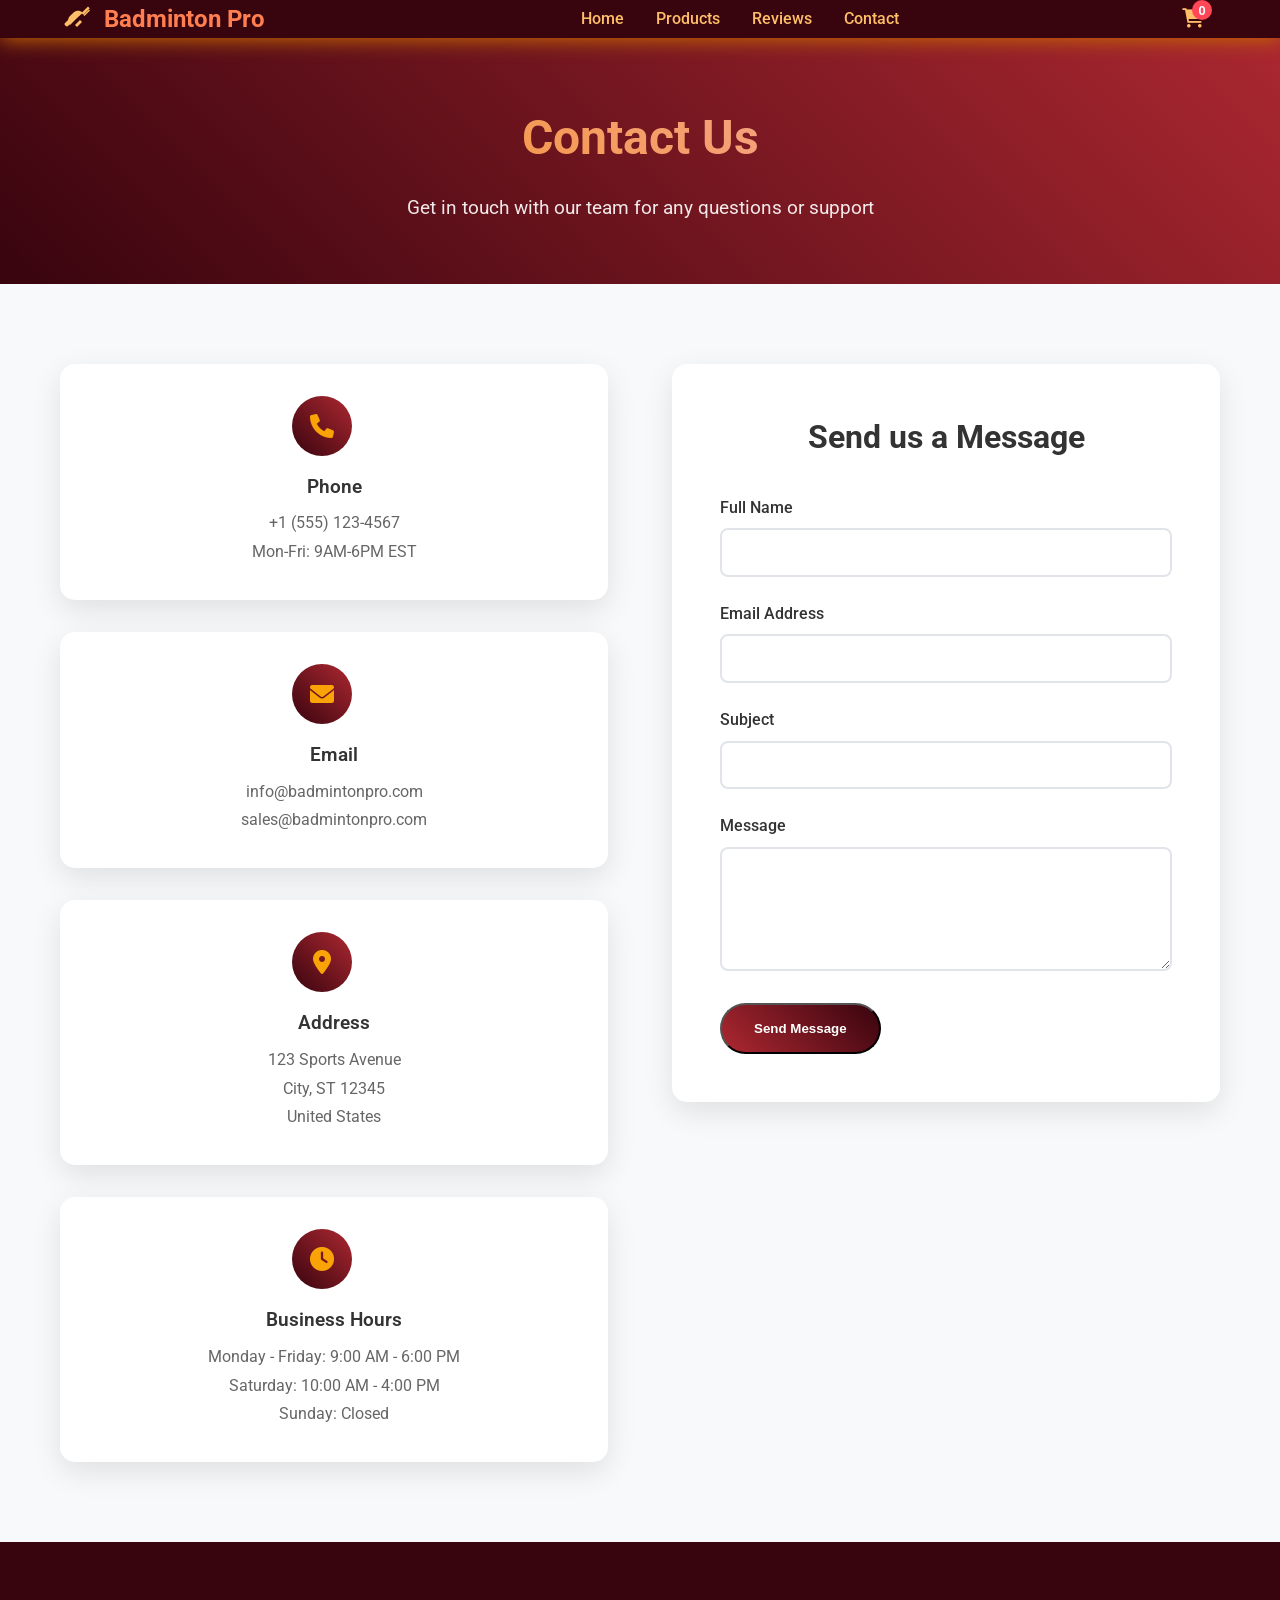
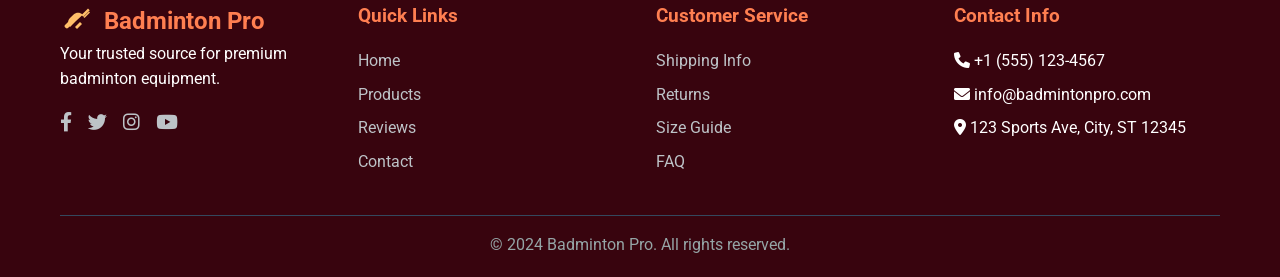
==== contact.html @ a51f9a3a "Initial commit" ====
<!DOCTYPE html>
<html lang="en">
<head>
    <meta charset="UTF-8">
    <meta name="viewport" content="width=device-width, initial-scale=1.0">
    <title>Contact Us - Badminton Pro Shop</title>
    <link rel="stylesheet" href="style.css">
    <link href="https://fonts.googleapis.com/css2?family=Roboto:wght@300;400;500;700&display=swap" rel="stylesheet">
    <link rel="stylesheet" href="https://cdnjs.cloudflare.com/ajax/libs/font-awesome/6.0.0/css/all.min.css">
</head>
<body>
    <header class="header">
        <nav class="nav">
            <div class="nav-container">
                <div class="logo">
                    <span class="logo-icon" aria-hidden="true">
                        <svg viewBox="0 0 64 64" xmlns="http://www.w3.org/2000/svg">
                            <path d="M23 39l-7 7c-1.2 1.2-3.1 1.2-4.3 0l-1.7-1.7c-1.2-1.2-1.2-3.1 0-4.3l7-7 6 6z"/>
                            <path d="M45 19c-4.9-4.9-12.8-5-17.8 0L20 26.2c-5 5-5 12.9 0 17.8l12-12 13-12z"/>
                            <path d="M43 20l13-13 3.5 3.5-13 13L43 20zM47 24l11-11 2 2-11 11-2-2z"/>
                            <path d="M30 44l10-10 4 4-10 10-4-4z"/>
                        </svg>
                    </span>
                    <span>Badminton Pro</span>
                </div>
                <ul class="nav-menu">
                    <li><a style="color: #ffbf69;" href="index.html">Home</a></li>
                    <li><a style="color: #ffbf69;" href="products.html">Products</a></li>
                    <li><a style="color: #ffbf69;" href="reviews.html">Reviews</a></li>
                    <li><a style="color: #ffbf69;" href="contact.html">Contact</a></li>
                </ul>
                <div class="nav-actions">
                    <button class="cart-btn" id="cartBtn">
                        <i class="fas fa-shopping-cart"></i>
                        <span class="cart-count">0</span>
                    </button>
                    <button class="menu-toggle" id="menuToggle">
                        <i class="fas fa-bars"></i>
                    </button>
                </div>
            </div>
        </nav>
    </header>

    <main>
        <section class="page-hero" style="background: linear-gradient(45deg, #38040e, #ad2831);">
            <div class="container">
                <h1>Contact Us</h1>
                <p>Get in touch with our team for any questions or support</p>
            </div>
        </section>

        <section class="contact-section">
            <div class="container">
                <div class="contact-content">
                    <div class="contact-info">
                        <div class="info-card">
                            <div class="info-icon" style="background: linear-gradient(45deg,  #38040e, #ad2831);">
                                <i class="fas fa-phone" style="color: #faa307;"></i>
                            </div>
                            <div class="info-content">
                                <h3>Phone</h3>
                                <p>+1 (555) 123-4567</p>
                                <p>Mon-Fri: 9AM-6PM EST</p>
                            </div>
                        </div>

                        <div class="info-card">
                            <div class="info-icon" style="background: linear-gradient(45deg,  #38040e, #ad2831);">
                                <i class="fas fa-envelope" style="color: #faa307;"></i>
                            </div>
                            <div class="info-content">
                                <h3>Email</h3>
                                <p>info@badmintonpro.com</p>
                                <p>sales@badmintonpro.com</p>
                            </div>
                        </div>

                        <div class="info-card">
                            <div class="info-icon" style="background: linear-gradient(45deg,  #38040e, #ad2831);">
                                <i class="fas fa-map-marker-alt" style="color: #faa307;"></i>
                            </div>
                            <div class="info-content">
                                <h3>Address</h3>
                                <p>123 Sports Avenue</p>
                                <p>City, ST 12345</p>
                                <p>United States</p>
                            </div>
                        </div>

                        <div class="info-card">
                            <div class="info-icon" style="background: linear-gradient(45deg,  #38040e, #ad2831);">
                                <i class="fas fa-clock" style="color: #faa307;"></i>
                            </div>
                            <div class="info-content">
                                <h3>Business Hours</h3>
                                <p>Monday - Friday: 9:00 AM - 6:00 PM</p>
                                <p>Saturday: 10:00 AM - 4:00 PM</p>
                                <p>Sunday: Closed</p>
                            </div>
                        </div>
                    </div>

                    <div class="contact-form">
                        <h2>Send us a Message</h2>
                        <form id="contactForm">
                            <div class="form-group">
                                <label for="name">Full Name</label>
                                <input type="text" id="name" name="name" required>
                            </div>

                            <div class="form-group">
                                <label for="email">Email Address</label>
                                <input type="email" id="email" name="email" required>
                            </div>

                            <div class="form-group">
                                <label for="subject">Subject</label>
                                <input type="text" id="subject" name="subject" required>
                            </div>

                            <div class="form-group">
                                <label for="message">Message</label>
                                <textarea id="message" name="message" rows="5" required></textarea>
                            </div>

                            <button type="submit" class="cta-btn">Send Message</button>
                        </form>
                    </div>
                </div>
            </div>
        </section>
    </main>

    <footer class="footer">
        <div class="container">
            <div class="footer-content">
                <div class="footer-section">
                    <div class="logo">
                        <span class="logo-icon" aria-hidden="true">
                            <svg viewBox="0 0 64 64" xmlns="http://www.w3.org/2000/svg">
                                <path d="M23 39l-7 7c-1.2 1.2-3.1 1.2-4.3 0l-1.7-1.7c-1.2-1.2-1.2-3.1 0-4.3l7-7 6 6z"/>
                                <path d="M45 19c-4.9-4.9-12.8-5-17.8 0L20 26.2c-5 5-5 12.9 0 17.8l12-12 13-12z"/>
                                <path d="M43 20l13-13 3.5 3.5-13 13L43 20zM47 24l11-11 2 2-11 11-2-2z"/>
                                <path d="M30 44l10-10 4 4-10 10-4-4z"/>
                            </svg>
                        </span>
                        <span>Badminton Pro</span>
                    </div>
                    <p>Your trusted source for premium badminton equipment.</p>
                    <div class="social-links">
                        <a href="#"><i class="fab fa-facebook-f"></i></a>
                        <a href="#"><i class="fab fa-twitter"></i></a>
                        <a href="#"><i class="fab fa-instagram"></i></a>
                        <a href="#"><i class="fab fa-youtube"></i></a>
                    </div>
                </div>
                <div class="footer-section">
                    <h3>Quick Links</h3>
                    <ul>
                        <li><a href="index.html">Home</a></li>
                        <li><a href="products.html">Products</a></li>
                        <li><a href="reviews.html">Reviews</a></li>
                        <li><a href="contact.html">Contact</a></li>
                    </ul>
                </div>
                <div class="footer-section">
                    <h3>Customer Service</h3>
                    <ul>
                        <li><a href="#">Shipping Info</a></li>
                        <li><a href="#">Returns</a></li>
                        <li><a href="#">Size Guide</a></li>
                        <li><a href="#">FAQ</a></li>
                    </ul>
                </div>
                <div class="footer-section">
                    <h3>Contact Info</h3>
                    <ul>
                        <li><i class="fas fa-phone"></i> +1 (555) 123-4567</li>
                        <li><i class="fas fa-envelope"></i> info@badmintonpro.com</li>
                        <li><i class="fas fa-map-marker-alt"></i> 123 Sports Ave, City, ST 12345</li>
                    </ul>
                </div>
            </div>
            <div class="footer-bottom">
                <p>&copy; 2024 Badminton Pro. All rights reserved.</p>
            </div>
        </div>
    </footer>

    <!-- Shopping Cart Modal -->
    <div class="modal" id="cartModal">
        <div class="modal-content">
            <div class="modal-header">
                <h3>Shopping Cart</h3>
                <span class="close" id="closeCart">&times;</span>
            </div>
            <div class="modal-body" id="cartItems">
                <!-- Cart items will be dynamically loaded -->
            </div>
            <div class="modal-footer">
                <button class="btn-secondary" id="clearCart">Clear Cart</button>
                <button class="cta-btn" id="checkoutBtn">Checkout</button>
            </div>
        </div>
    </div>

    <script src="script.js"></script>
</body>
</html>
---- style.css ----
/* Reset and Base Styles */
* {
    margin: 0;
    padding: 0;
    box-sizing: border-box;
}

body {
    font-family: 'Roboto', sans-serif;
    line-height: 1.6;
    color: #333;
    background: linear-gradient(135deg, #010f4d 0%, #9fa5f5 100%);
    min-height: 100vh;
}

.container {
    max-width: 1200px;
    margin: 0 auto;
    padding: 0 20px;
}

/* Header and Navigation */
.header {
    background: #38040e;
    backdrop-filter: blur(10px);
    box-shadow: 0 2px 20px rgb(196, 102, 2);
    position: fixed;
    top: 0;
    width: 100%;
    z-index: 1000;
}

.nav-container {
    display: flex;
    justify-content: space-between;
    align-items: center;
    padding: 1rem 0;
    max-width: 1200px;
    margin: 0 auto;
    padding: 0 20px;
}

.logo {
    display: flex;
    align-items: center;
    font-size: 1.5rem;
    font-weight: 700;
    color: #ff7f51;
}

.logo-icon {
    display: inline-flex;
    align-items: center;
    justify-content: center;
    width: 2rem;
    height: 2rem;
    margin-right: 0.75rem;
    color: #ffbf69;
}

.logo-icon svg {
    width: 100%;
    height: 100%;
    fill: currentColor;
}

.logo-badge {
    width: 2rem;
    height: 2rem;
    margin-right: 0.75rem;
}

.logo i {
    margin-right: 0.5rem;
    color: #ffbf69;
}


.nav-menu {
    display: flex;
    list-style: none;
    
}

.nav-menu li {
    margin-left: 2rem;
    
}

.nav-menu a {
    text-decoration: none;
    font-weight: 500;
    transition: color 0.3s ease;
}

.nav-menu a:hover {
    color: #d00000;
}

.nav-actions {
    display: flex;
    align-items: center;
}

.cart-btn {
    background: none;
    border: none;
    cursor: pointer;
    position: relative;
    margin-right: 1rem;
    font-size: 1.2rem;
    color: #ffbf69;
    transition: color 0.3s ease;
}

.cart-btn:hover {
    color: #d00000;
}

.cart-count {
    position: absolute;
    top: -8px;
    right: -8px;
    background: #ff4757;
    color: white;
    border-radius: 50%;
    width: 20px;
    height: 20px;
    display: flex;
    align-items: center;
    justify-content: center;
    font-size: 0.8rem;
    font-weight: 700;
}

.menu-toggle {
    display: none;
    background: none;
    border: none;
    cursor: pointer;
    font-size: 1.2rem;
    color: #ffbf69;
}

/* Hero Section */
.hero {
    display: flex;
    align-items: center;
    min-height: 100vh;
    padding: 120px 0 80px;
    color: white;
    background: linear-gradient(45deg, #38040e, #ad2831);
    gap: 2rem;
}

.hero-content {
    flex: 1;
    padding-right: 2rem;
    margin-left: 1rem;
    max-width: 540px;
}

.hero-content h1 {
    font-size: 3.5rem;
    font-weight: 700;
    margin-bottom: 1rem;
    background: linear-gradient(45deg, #f49cbb, #f48c06);
    -webkit-background-clip: text;
    -webkit-text-fill-color: transparent;
    background-clip: text;
}
.page-hero h1 {
    background: linear-gradient(45deg, #f48c06, #f6afc8);
    -webkit-background-clip: text;
    -webkit-text-fill-color: transparent;
    background-clip: text;
    
}

.hero-content p {
    font-size: 1.2rem;
    margin-bottom: 2rem;
    opacity: 0.9;
}

.cta-btn {
    display: inline-block;
    background: linear-gradient(45deg, #ad2831, #38040e);
    color: white;
    padding: 1rem 2rem;
    text-decoration: none;
    border-radius: 50px;
    font-weight: 600;
    transition: all 0.3s ease;

}

.cta-btn:hover {
    transform: translateY(-2px);
    background: linear-gradient(45deg, #38040e, #ad2831);
      
}

.hero-image {
    flex: 1;
    text-align: center;
}

.hero-image img {
    max-width: 90%;
    height: auto;
    border-radius: 20px;
    box-shadow: 0 20px 40px rgba(0, 0, 0, 0.3);
}

/* Hero Carousel */
.hero-carousel {
    flex: 1;
    position: relative;
    min-height: 420px;
    max-height: 540px;
    width: 100%;
    border-radius: 20px;
    overflow: hidden;
    box-shadow: 0 20px 40px rgba(0, 0, 0, 0.3);
}

.carousel-container {
    position: relative;
    width: 100%;
    height: 100%;
    overflow: hidden;
}

.carousel-slide {
    position: absolute;
    width: 100%;
    height: 100%;
    opacity: 0;
    transition: opacity 0.8s cubic-bezier(0.4, 0, 0.2, 1);
    transform: scale(1.1);
}

.carousel-slide img {
    width: 100%;
    height: 100%;
    object-fit: cover;
    display: block;
    filter: brightness(0.7);
    transition: filter 0.8s ease;
}

.carousel-slide.active {
    opacity: 1;
    transform: scale(1);
    z-index: 5;
}

.carousel-slide.active img {
    filter: brightness(0.9);
}

.slide-overlay {
    position: absolute;
    bottom: 0;
    left: 0;
    right: 0;
    background: linear-gradient(transparent, rgba(0, 0, 0, 0.8));
    padding: 3rem 2rem 2rem;
    color: white;
    transform: translateY(100%);
    transition: transform 0.8s cubic-bezier(0.4, 0, 0.2, 1);
}

.carousel-slide.active .slide-overlay {
    transform: translateY(0);
}

.slide-overlay h3 {
    font-size: 2rem;
    font-weight: 700;
    margin-bottom: 0.5rem;
    text-shadow: 0 2px 4px rgba(0, 0, 0, 0.5);
}

.slide-overlay p {
    font-size: 1.1rem;
    opacity: 0.9;
    text-shadow: 0 2px 4px rgba(0, 0, 0, 0.5);
}

.carousel-controls {
    position: absolute;
    top: 50%;
    width: 100%;
    display: flex;
    justify-content: space-between;
    padding: 0 1.5rem;
    transform: translateY(-50%);
    z-index: 20;
    opacity: 0;
    transition: opacity 0.3s ease;
}

.hero-carousel:hover .carousel-controls {
    opacity: 1;
}

.carousel-btn {
    background: rgba(255, 255, 255, 0.2);
    backdrop-filter: blur(10px);
    border: 2px solid rgba(255, 255, 255, 0.3);
    width: 60px;
    height: 60px;
    border-radius: 50%;
    cursor: pointer;
    display: flex;
    align-items: center;
    justify-content: center;
    font-size: 1.4rem;
    color: white;
    transition: all 0.3s cubic-bezier(0.4, 0, 0.2, 1);
    box-shadow: 0 4px 20px rgba(0, 0, 0, 0.2);
}

.carousel-btn:hover {
    background: rgba(255, 255, 255, 0.3);
    border-color: rgba(255, 255, 255, 0.5);
    transform: scale(1.1);
    box-shadow: 0 6px 25px rgba(0, 0, 0, 0.3);
}

.carousel-btn:active {
    transform: scale(0.95);
}

.carousel-indicators {
    position: absolute;
    bottom: 2rem;
    left: 50%;
    transform: translateX(-50%);
    display: flex;
    gap: 1rem;
    z-index: 10;
}

.indicator {
    width: 12px;
    height: 12px;
    border-radius: 50%;
    background: rgba(255, 255, 255, 0.4);
    cursor: pointer;
    transition: all 0.3s cubic-bezier(0.4, 0, 0.2, 1);
    border: 2px solid rgba(255, 255, 255, 0.6);
}

.indicator.active {
    background: white;
    transform: scale(1.4);
    box-shadow: 0 0 20px rgba(255, 255, 255, 0.5);
}

.indicator:hover {
    background: rgba(255, 255, 255, 0.7);
    transform: scale(1.2);
}

/* Products Section */
.products {
    padding: 80px 0;
    background: white;
}

.products h2 {
    text-align: center;
    font-size: 2.5rem;
    margin-bottom: 1rem;
    color: #333;
}

.section-subtitle {
    text-align: center;
    color: #666;
    font-size: 1.1rem;
    margin-bottom: 2rem;
}

.products-grid {
    display: grid;
    grid-template-columns: repeat(auto-fit, minmax(300px, 1fr));
    gap: 2rem;
}

.product-card {
    background: white;
    border-radius: 15px;
    overflow: hidden;
    box-shadow: 0 10px 30px rgba(0, 0, 0, 0.1);
    transition: all 0.3s ease;
    position: relative;
    display: flex;
    flex-direction: column;
}

.product-card:hover {
    transform: translateY(-10px);
    box-shadow: 0 20px 40px rgba(0, 0, 0, 0.2);
}

.product-image-wrapper {
    width: 100%;
    flex-shrink: 0;
}

.product-image-container {
    height: 250px;
    overflow: hidden;
    position: relative;
    background: #f5f5f5;
}

.product-image-img {
    width: 100%;
    height: 100%;
    object-fit: auto;
    transition: transform 0.3s ease;
    display: block;
}

.product-card:hover .product-image-img {
    transform: scale(1.1);
}

.product-content-wrapper {
    padding: 1.5rem;
    flex-grow: 1;
    display: flex;
    flex-direction: column;
}

.product-details-section {
    flex-grow: 1;
}

.product-name-wrapper {
    margin-bottom: 0.5rem;
}

.product-name {
    font-size: 1.2rem;
    font-weight: 600;
    margin: 0;
    color: #333;
}

.product-price-wrapper {
    margin-bottom: 1rem;
}

.product-price {
    font-size: 1.1rem;
    font-weight: 700;
    color: #9d0208;
    margin: 0;
}

.product-rating-wrapper {
    margin-bottom: 1rem;
}

.product-rating {
    display: flex;
    align-items: center;
}

.stars {
    color: #ffd700;
    margin-right: 0.5rem;
}

.rating-text {
    color: #666;
    font-size: 0.9rem;
}

.product-button-wrapper {
    width: 100%;
    margin-top: auto;
}

.add-to-cart {
    width: 100%;
    background: linear-gradient(45deg, #38040e, #ad2831);
    color: white;
    border: none;
    padding: 0.8rem;
    border-radius: 8px;
    font-weight: 600;
    cursor: pointer;
    transition: all 0.3s ease;
}

.add-to-cart:hover {
    background: linear-gradient(45deg, #ad2831, #38040e);
}

/* Reviews Section */
.reviews {
    padding: 80px 0;
    background: linear-gradient(135deg, #f5f7fa 0%, #c3cfe2 100%);
}

.reviews h2 {
    text-align: center;
    font-size: 2.5rem;
    margin-bottom: 3rem;
    color: #333;
}

.reviews-container {
    position: relative;
    max-width: 800px;
    margin: 0 auto;
}

.reviews-slider {
    display: flex;
    overflow: hidden;
    border-radius: 15px;
    box-shadow: 0 10px 30px rgba(0, 0, 0, 0.1);
}

.review-card {
    min-width: 100%;
    background: white;
    padding: 2rem;
    text-align: center;
    transition: transform 0.3s ease;
}

.review-text {
    font-size: 1.1rem;
    line-height: 1.6;
    margin-bottom: 1.5rem;
    color: #555;
    font-style: italic;
}

.review-author {
    font-weight: 600;
    color: #333;
    margin-bottom: 0.5rem;
}

.review-rating {
    color: #ffd700;
    font-size: 1.2rem;
}

.slider-controls {
    display: flex;
    justify-content: center;
    margin-top: 2rem;
}

.slider-btn {
    background: linear-gradient(45deg, #38040e, #ad2831);
    color: #ffbf69;
    border: none;
    width: 50px;
    height: 50px;
    border-radius: 50%;
    cursor: pointer;
    margin: 0 0.5rem;
    transition: all 0.3s ease;
    display: flex;
    align-items: center;
    justify-content: center;
}

.slider-btn:hover {
    background: #ff7f51;
    color: #6a040f;
    transform: scale(1.1);
}

/* Footer */
.footer {
    background: #38040e;
    color: white;
    padding: 60px 0 20px;
}

.footer-content {
    display: grid;
    grid-template-columns: repeat(auto-fit, minmax(250px, 1fr));
    gap: 2rem;
    margin-bottom: 2rem;
}

.footer-section h3 {
    margin-bottom: 1rem;
    color: #ff7f51;
}

.footer-section ul {
    list-style: none;
}

.footer-section ul li {
    margin-bottom: 0.5rem;
}

.footer-section ul li a {
    color: #bdc3c7;
    text-decoration: none;
    transition: color 0.3s ease;
}

.footer-section ul li a:hover {
    color: #d00000;
}

.social-links {
    display: flex;
    margin-top: 1rem;
}

.social-links a {
    color: #bdc3c7;
    margin-right: 1rem;
    font-size: 1.2rem;
    transition: color 0.3s ease;
}

.social-links a:hover {
    color: #d00000;
}

.footer-bottom {
    border-top: 1px solid #34495e;
    padding-top: 1rem;
    text-align: center;
    color: #95a5a6;
}

/* Modal */
.modal {
    display: none;
    position: fixed;
    z-index: 2000;
    left: 0;
    top: 0;
    width: 100%;
    height: 100%;
    background-color: rgba(0, 0, 0, 0.5);
    backdrop-filter: blur(5px);
}

.modal-content {
    background-color: white;
    margin: 5% auto;
    padding: 0;
    border-radius: 15px;
    width: 90%;
    max-width: 600px;
    box-shadow: 0 20px 40px rgba(0, 0, 0, 0.3);
    animation: modalFadeIn 0.3s ease;
}

@keyframes modalFadeIn {
    from { opacity: 0; transform: translateY(-50px); }
    to { opacity: 1; transform: translateY(0); }
}

.modal-header {
    display: flex;
    justify-content: space-between;
    align-items: center;
    padding: 1.5rem;
    border-bottom: 1px solid #eee;
}

.modal-header h3 {
    margin: 0;
    color: #333;
}

.close {
    font-size: 2rem;
    cursor: pointer;
    color: #666;
    transition: color 0.3s ease;
}

.close:hover {
    color: #333;
}

.modal-body {
    padding: 1.5rem;
    max-height: 400px;
    overflow-y: auto;
}

.cart-item {
    display: flex;
    justify-content: space-between;
    align-items: center;
    padding: 1rem 0;
    border-bottom: 1px solid #eee;
}

.cart-item:last-child {
    border-bottom: none;
}

.cart-item-info h4 {
    margin: 0;
    color: #333;
}

.cart-item-price {
    font-weight: 600;
    color: #667eea;
}

.modal-footer {
    display: flex;
    justify-content: space-between;
    padding: 1.5rem;
    border-top: 1px solid #eee;
}

.btn-secondary {
    background: #95a5a6;
    color: white;
    border: none;
    padding: 0.8rem 1.5rem;
    border-radius: 8px;
    cursor: pointer;
    transition: background 0.3s ease;
}

.btn-secondary:hover {
    background: #7f8c8d;
}

/* Responsive Design */
@media (max-width: 768px) {
    .nav-menu {
        display: none;
    }

    .menu-toggle {
        display: block;
    }

    .hero {
        flex-direction: column;
        text-align: center;
        padding: 120px 0 40px;
    }

    .hero-content {
        padding-right: 0;
        margin-bottom: 2rem;
        margin-left: 0;
        max-width: 100%;
        width: 100%;
    }

    .hero-content h1 {
        font-size: 2.5rem;
    }

    .hero-carousel {
        height: min(55vh, 380px);
        width: 100%;
        max-width: 820px;
        margin: 0 auto;
    }

    .carousel-btn {
        width: 40px;
        height: 40px;
        font-size: 1rem;
    }

    .products-grid {
        grid-template-columns: 1fr;
    }

    .footer-content {
        grid-template-columns: 1fr;
        text-align: center;
    }

    .social-links {
        justify-content: center;
    }

    .page-hero h1 {
        font-size: 2rem;
    }

    .preview-grid {
        grid-template-columns: 1fr;
    }

    .review-stats {
        grid-template-columns: 1fr;
    }
}

@media (max-width: 600px) {
    .hero {
        padding: 100px 0 40px;
    }

    .hero-content h1 {
        font-size: 2rem;
    }

    .hero-content p {
        font-size: 1rem;
    }

    .hero-carousel {
        height: min(50vh, 320px);
        width: 100%;
        max-width: 100%;
        border-radius: 16px;
    }

    .carousel-btn {
        width: 36px;
        height: 36px;
        font-size: 0.95rem;
    }

    .carousel-controls {
        padding: 0 1rem;
    }

    .carousel-indicators {
        gap: 0.6rem;
        bottom: 1.4rem;
    }

    .indicator {
        width: 10px;
        height: 10px;
    }

    .nav-container {
        flex-wrap: wrap;
        gap: 1rem;
    }

    .nav-menu {
        width: 100%;
        text-align: center;
    }

    .hero-content {
        padding: 0 1rem;
    }
}

.contact-content {
    grid-template-columns: 1fr;
    gap: 2rem;
}

    .contact-form {
        padding: 2rem;
    }

    .info-card {
        flex-direction: column;
        text-align: center;
    }

    .info-icon {
        margin-right: 0;
        margin-bottom: 1rem;
    }


/* Page Hero Section */
.page-hero {
    background: linear-gradient(135deg, #010f4d 0%, #9fa5f5 100%);
    color: white;
    padding: 100px 0 60px;
    text-align: center;
}

.page-hero h1 {
    font-size: 3rem;
    font-weight: 700;
    margin-bottom: 1rem;
}

.page-hero p {
    font-size: 1.2rem;
    opacity: 0.9;
    max-width: 600px;
    margin: 0 auto;
}

/* Featured Preview Section */
.featured-preview {
    padding: 80px 0;
    background: white;
}

.preview-grid {
    display: grid;
    grid-template-columns: repeat(auto-fit, minmax(280px, 1fr));
    gap: 2rem;
    margin-bottom: 3rem;
}

.preview-card {
    background: white;
    border-radius: 15px;
    overflow: hidden;
    box-shadow: 0 10px 30px rgba(0, 0, 0, 0.1);
    transition: all 0.3s ease;
    text-align: center;
}

.preview-card:hover {
    transform: translateY(-5px);
    box-shadow: 0 15px 40px rgba(0, 0, 0, 0.15);
}

.preview-image {
    height: 200px;
    overflow: hidden;
    background: #f5f5f5;
}

.preview-image img {
    width: 100%;
    height: 100%;
    object-fit: cover;
    transition: transform 0.3s ease;
}

.preview-card:hover .preview-image img {
    transform: scale(1.05);
}

.preview-info {
    padding: 1.5rem;
}

.preview-info h3 {
    font-size: 1.1rem;
    font-weight: 600;
    margin-bottom: 0.5rem;
    color: #333;
}

.preview-price {
    font-size: 1.2rem;
    font-weight: 700;
    color: #667eea;
    margin: 0;
}

.preview-cta {
    text-align: center;
}

/* Review Stats */
.review-stats {
    display: grid;
    grid-template-columns: repeat(auto-fit, minmax(200px, 1fr));
    gap: 2rem;
    margin-top: 4rem;
}

.stat-card {
    background: white;
    padding: 2rem;
    border-radius: 15px;
    box-shadow: 0 10px 30px rgba(0, 0, 0, 0.1);
    text-align: center;
    transition: transform 0.3s ease;
}

.stat-card:hover {
    transform: translateY(-5px);
}

.stat-number {
    font-size: 2.5rem;
    font-weight: 700;
    color: #667eea;
    margin-bottom: 0.5rem;
}

.stat-label {
    font-size: 1.1rem;
    color: #666;
    margin-bottom: 1rem;
}

.stat-stars {
    color: #ffd700;
    font-size: 1.2rem;
}

.stat-icon {
    font-size: 2rem;
    color: #667eea;
    margin-top: 0.5rem;
}

/* Contact Section */
.contact-section {
    padding: 80px 0;
    background: #f8f9fa;
}

.contact-content {
    display: grid;
    grid-template-columns: 1fr 1fr;
    gap: 4rem;
    align-items: start;
}

.contact-info {
    display: grid;
    grid-template-columns: 1fr;
    gap: 2rem;
}

.info-card {
    display: flex;
    align-items: center;
    background: white;
    padding: 2rem;
    border-radius: 15px;
    box-shadow: 0 10px 30px rgba(0, 0, 0, 0.1);
    transition: transform 0.3s ease;
}

.info-card:hover {
    transform: translateY(-5px);
}

.info-icon {
    width: 60px;
    height: 60px;
    background: linear-gradient(45deg, #667eea, #764ba2);
    border-radius: 50%;
    display: flex;
    align-items: center;
    justify-content: center;
    color: white;
    font-size: 1.5rem;
    margin-right: 1.5rem;
    flex-shrink: 0;
}

.info-content h3 {
    font-size: 1.2rem;
    font-weight: 600;
    color: #333;
    margin-bottom: 0.5rem;
}

.info-content p {
    color: #666;
    margin: 0.2rem 0;
}

.contact-form {
    background: white;
    padding: 3rem;
    border-radius: 15px;
    box-shadow: 0 10px 30px rgba(0, 0, 0, 0.1);
}

.contact-form h2 {
    font-size: 2rem;
    margin-bottom: 2rem;
    color: #333;
    text-align: center;
}

.form-group {
    margin-bottom: 1.5rem;
}

.form-group label {
    display: block;
    margin-bottom: 0.5rem;
    font-weight: 500;
    color: #333;
}

.form-group input,
.form-group textarea {
    width: 100%;
    padding: 0.8rem;
    border: 2px solid #e1e5e9;
    border-radius: 8px;
    font-size: 1rem;
    transition: border-color 0.3s ease;
    font-family: 'Roboto', sans-serif;
}

.form-group input:focus,
.form-group textarea:focus {
    outline: none;
    border-color: #667eea;
}

.form-group textarea {
    resize: vertical;
    min-height: 120px;
}
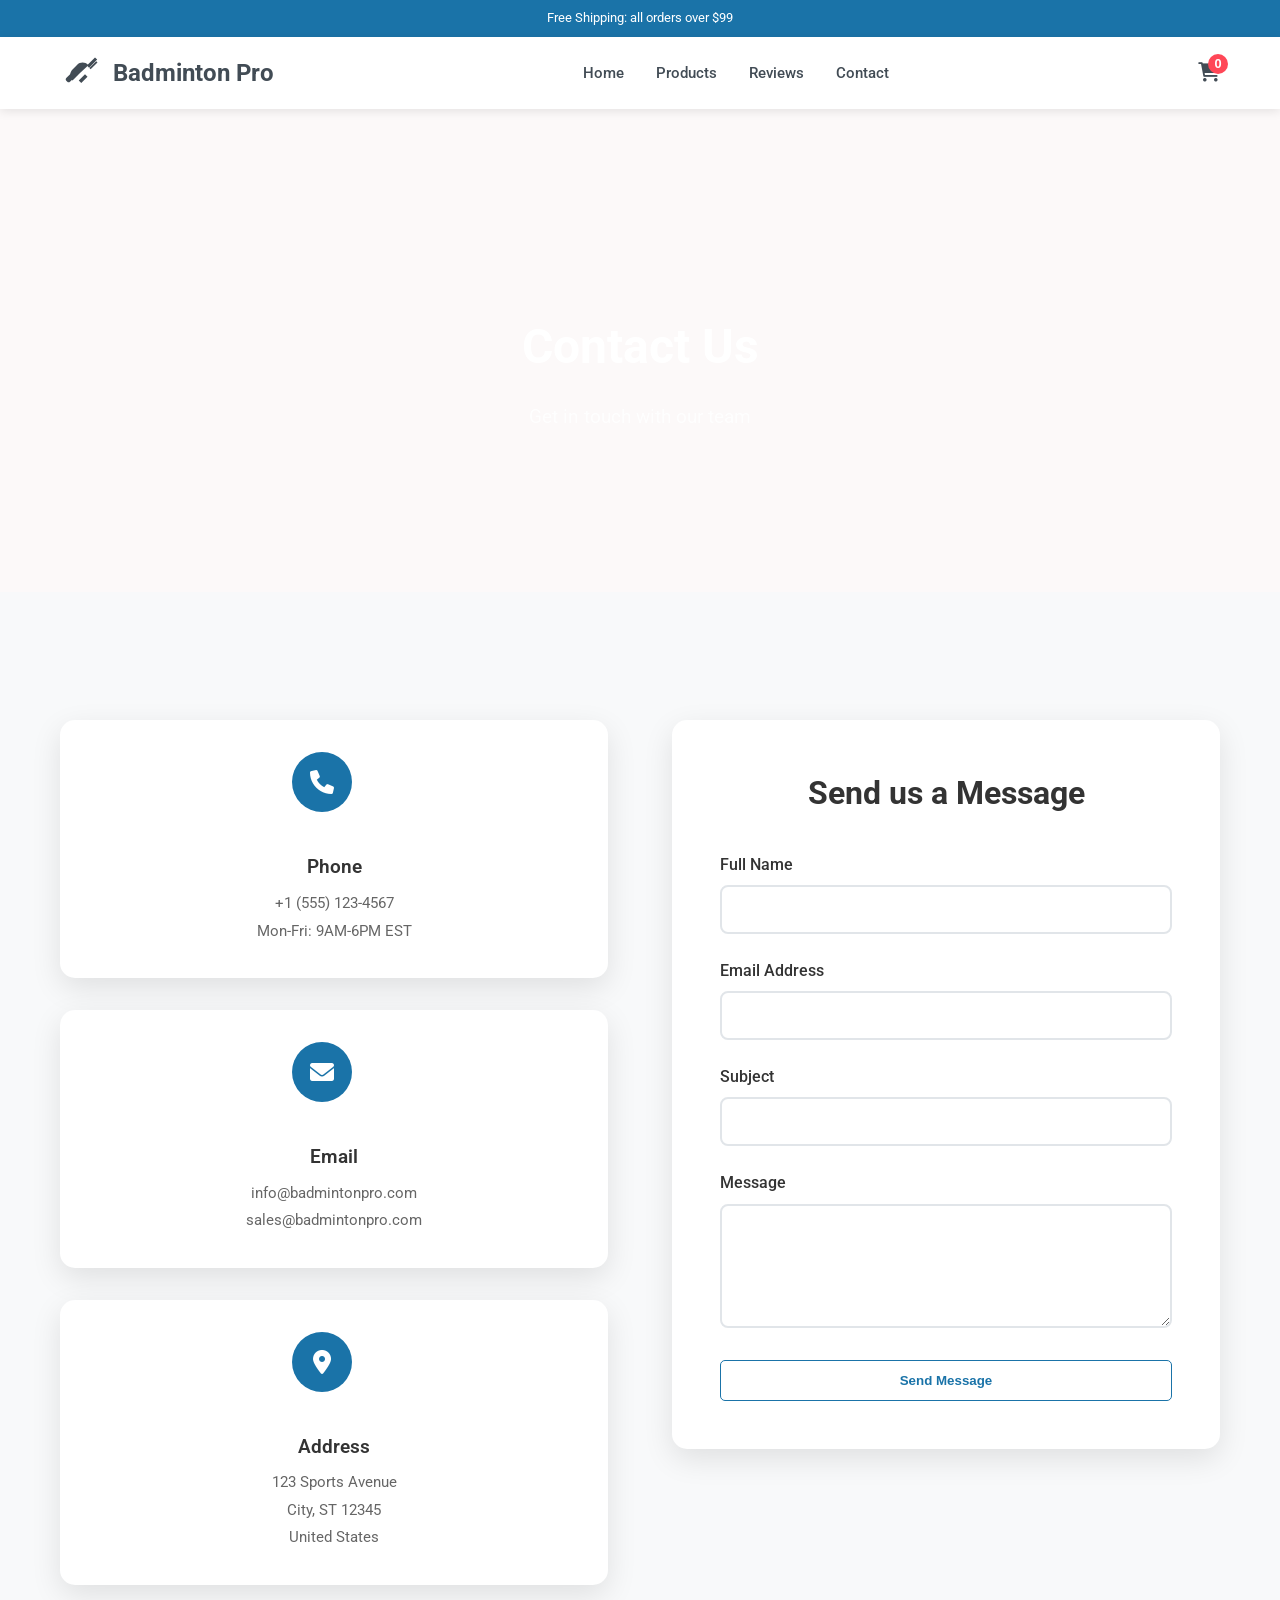
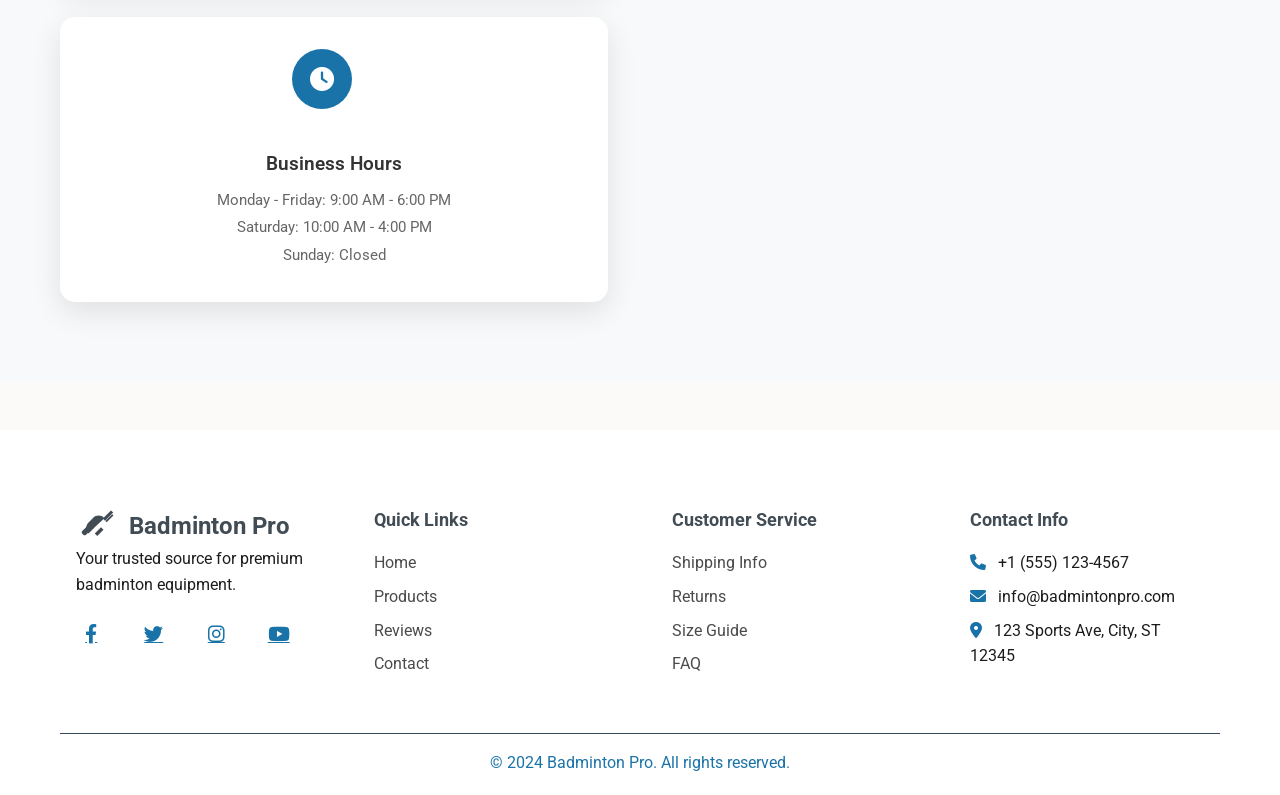
==== commit 51196a4c: "updated feature or bug fix" ====
--- a/contact.html
+++ b/contact.html
@@ -9,6 +9,7 @@
     <link rel="stylesheet" href="https://cdnjs.cloudflare.com/ajax/libs/font-awesome/6.0.0/css/all.min.css">
 </head>
 <body>
+    <div class="top-bar">Free Shipping: all orders over $99</div>
     <header class="header">
         <nav class="nav">
             <div class="nav-container">
@@ -24,10 +25,10 @@
                     <span>Badminton Pro</span>
                 </div>
                 <ul class="nav-menu">
-                    <li><a style="color: #ffbf69;" href="index.html">Home</a></li>
-                    <li><a style="color: #ffbf69;" href="products.html">Products</a></li>
-                    <li><a style="color: #ffbf69;" href="reviews.html">Reviews</a></li>
-                    <li><a style="color: #ffbf69;" href="contact.html">Contact</a></li>
+                    <li><a style="color: #424c55;" href="index.html">Home</a></li>
+                    <li><a style="color: #424c55;" href="products.html">Products</a></li>
+                    <li><a style="color: #424c55;" href="reviews.html">Reviews</a></li>
+                    <li><a style="color: #424c55;" href="contact.html">Contact</a></li>
                 </ul>
                 <div class="nav-actions">
                     <button class="cart-btn" id="cartBtn">
@@ -43,10 +44,10 @@
     </header>
 
     <main>
-        <section class="page-hero" style="background: linear-gradient(45deg, #38040e, #ad2831);">
-            <div class="container">
+        <section class="page-hero" style="background: url(https://www.badminton.de/fileadmin/_processed_/f/e/csm_va_denopen21_dbv_956d883571.jpg); background-size: 100% 100%; background-position: center;">
+            <div class="container" style="padding: 100px 0;">
                 <h1>Contact Us</h1>
-                <p>Get in touch with our team for any questions or support</p>
+                <p>Get in touch with our team</p>
             </div>
         </section>
 
@@ -55,8 +56,8 @@
                 <div class="contact-content">
                     <div class="contact-info">
                         <div class="info-card">
-                            <div class="info-icon" style="background: linear-gradient(45deg,  #38040e, #ad2831);">
-                                <i class="fas fa-phone" style="color: #faa307;"></i>
+                            <div class="info-icon" style="background: #1a73a8;">
+                                <i class="fas fa-phone" style="color: white;"></i>
                             </div>
                             <div class="info-content">
                                 <h3>Phone</h3>
@@ -66,8 +67,8 @@
                         </div>
 
                         <div class="info-card">
-                            <div class="info-icon" style="background: linear-gradient(45deg,  #38040e, #ad2831);">
-                                <i class="fas fa-envelope" style="color: #faa307;"></i>
+                            <div class="info-icon" style="background: #1a73a8;">
+                                <i class="fas fa-envelope" style="color: white;"></i>
                             </div>
                             <div class="info-content">
                                 <h3>Email</h3>
@@ -77,8 +78,8 @@
                         </div>
 
                         <div class="info-card">
-                            <div class="info-icon" style="background: linear-gradient(45deg,  #38040e, #ad2831);">
-                                <i class="fas fa-map-marker-alt" style="color: #faa307;"></i>
+                            <div class="info-icon" style="background: #1a73a8;">
+                                <i class="fas fa-map-marker-alt" style="color: white;"></i>
                             </div>
                             <div class="info-content">
                                 <h3>Address</h3>
@@ -89,8 +90,8 @@
                         </div>
 
                         <div class="info-card">
-                            <div class="info-icon" style="background: linear-gradient(45deg,  #38040e, #ad2831);">
-                                <i class="fas fa-clock" style="color: #faa307;"></i>
+                            <div class="info-icon" style="background: #1a73a8;">
+                                <i class="fas fa-clock" style="color: white;"></i>
                             </div>
                             <div class="info-content">
                                 <h3>Business Hours</h3>
@@ -124,7 +125,7 @@
                                 <textarea id="message" name="message" rows="5" required></textarea>
                             </div>
 
-                            <button type="submit" class="cta-btn">Send Message</button>
+                            <button type="submit" class="cont-btn">Send Message</button>
                         </form>
                     </div>
                 </div>
@@ -176,9 +177,9 @@
                 <div class="footer-section">
                     <h3>Contact Info</h3>
                     <ul>
-                        <li><i class="fas fa-phone"></i> +1 (555) 123-4567</li>
-                        <li><i class="fas fa-envelope"></i> info@badmintonpro.com</li>
-                        <li><i class="fas fa-map-marker-alt"></i> 123 Sports Ave, City, ST 12345</li>
+                        <li><i class="fas fa-phone" style="color: #1a73a8;"></i> +1 (555) 123-4567</li>
+                        <li><i class="fas fa-envelope" style="color: #1a73a8;"></i> info@badmintonpro.com</li>
+                        <li><i class="fas fa-map-marker-alt" style="color: #1a73a8;"></i> 123 Sports Ave, City, ST 12345</li>
                     </ul>
                 </div>
             </div>
--- a/style.css
+++ b/style.css
@@ -6,100 +6,119 @@
 }
 
 body {
+    background-color: rgb(252, 249, 249);
     font-family: 'Roboto', sans-serif;
     line-height: 1.6;
     color: #333;
-    background: linear-gradient(135deg, #010f4d 0%, #9fa5f5 100%);
     min-height: 100vh;
 }
-
-.container {
+.top-bar{
+    background:#1a73a8;
+    color:#fff;
+    text-align:center;
+    padding:8px;
+    font-size:13px;
+    
+}
+
+/* Navigation */
+.header {
+    background: white;
+    box-shadow: 0 2px 10px rgba(0, 0, 0, 0.1);
+    position: sticky;
+    top: 0;
+    z-index: 1000;
+}
+
+.nav {
+    padding: 1rem 0;
+}
+
+.nav-container {
     max-width: 1200px;
     margin: 0 auto;
     padding: 0 20px;
-}
-
-/* Header and Navigation */
-.header {
-    background: #38040e;
-    backdrop-filter: blur(10px);
-    box-shadow: 0 2px 20px rgb(196, 102, 2);
-    position: fixed;
-    top: 0;
-    width: 100%;
-    z-index: 1000;
-}
-
-.nav-container {
     display: flex;
     justify-content: space-between;
     align-items: center;
-    padding: 1rem 0;
-    max-width: 1200px;
-    margin: 0 auto;
-    padding: 0 20px;
 }
 
 .logo {
     display: flex;
     align-items: center;
+    gap: 0.8rem;
     font-size: 1.5rem;
     font-weight: 700;
-    color: #ff7f51;
+    color: #424c55;
+    text-decoration: none;
 }
 
 .logo-icon {
-    display: inline-flex;
-    align-items: center;
-    justify-content: center;
-    width: 2rem;
-    height: 2rem;
-    margin-right: 0.75rem;
-    color: #ffbf69;
+    display: flex;
+    align-items: center;
+    width: 40px;
+    height: 40px;
 }
 
 .logo-icon svg {
     width: 100%;
     height: 100%;
-    fill: currentColor;
-}
-
-.logo-badge {
-    width: 2rem;
-    height: 2rem;
-    margin-right: 0.75rem;
-}
-
-.logo i {
-    margin-right: 0.5rem;
-    color: #ffbf69;
-}
-
+    fill: #424c55;
+}
 
 .nav-menu {
     display: flex;
     list-style: none;
-    
-}
-
-.nav-menu li {
-    margin-left: 2rem;
-    
+    gap: 2rem;
 }
 
 .nav-menu a {
     text-decoration: none;
+    color: #424c55;
     font-weight: 500;
     transition: color 0.3s ease;
+    font-size: 0.95rem;
 }
 
 .nav-menu a:hover {
-    color: #d00000;
+    color: #1a73a8;
 }
 
 .nav-actions {
     display: flex;
-    align-items: center;
+    gap: 1rem;
+    align-items: center;
+}
+
+.nav-search {
+    display: flex;
+    align-items: center;
+    gap: 0.6rem;
+    background: #f1f5fb;
+    padding: 0.4rem 0.9rem;
+    border-radius: 999px;
+    border: 1px solid rgba(26, 115, 168, 0.15);
+    min-width: 220px;
+    max-width: 320px;
+}
+
+.nav-search i {
+    color: #1a73a8;
+    font-size: 0.95rem;
+}
+
+.nav-search input {
+    border: none;
+    background: transparent;
+    width: 100%;
+    font-size: 0.95rem;
+    color: #424c55;
+    outline: none;
+    min-width: 0;
+}
+
+.nav-search input::placeholder {
+    color: #8891a5;
 }
 
 .cart-btn {
@@ -107,15 +126,780 @@
     border: none;
     cursor: pointer;
     position: relative;
-    margin-right: 1rem;
+    color: #424c55;
     font-size: 1.2rem;
-    color: #ffbf69;
     transition: color 0.3s ease;
 }
 
 .cart-btn:hover {
-    color: #d00000;
-}
+    color: #faa307;
+}
+
+.cart-btn.active {
+    color: #faa307;
+}
+
+.modal {
+    display: none;
+    position: fixed;
+    z-index: 2000;
+    top: 0;
+    left: 0;
+    width: 100%;
+    height: 100%;
+    background: rgba(0, 0, 0, 0.5);
+    align-items: center;
+    justify-content: center;
+    overflow-y: auto;
+}
+
+.modal-content {
+    background: white;
+    border-radius: 12px;
+    box-shadow: 0 20px 50px rgba(0, 0, 0, 0.2);
+    width: 90%;
+    max-width: 520px;
+    margin: 40px auto;
+    overflow: hidden;
+}
+
+.modal-header {
+    display: flex;
+    justify-content: space-between;
+    align-items: center;
+    padding: 1.5rem;
+    border-bottom: 1px solid #eee;
+}
+
+.modal-header h3 {
+    margin: 0;
+    font-size: 1.2rem;
+    color: #333;
+}
+
+.close {
+    font-size: 1.5rem;
+    cursor: pointer;
+    color: #666;
+}
+
+.modal-body {
+    padding: 1.5rem;
+    min-height: 160px;
+}
+
+.empty-cart-message {
+    text-align: center;
+    color: #666;
+    padding: 2rem 0;
+}
+
+.cart-item {
+    display: flex;
+    justify-content: space-between;
+    align-items: center;
+    padding: 1rem 0;
+    border-bottom: 1px solid #eee;
+}
+
+.cart-item-info h4 {
+    margin: 0 0 0.25rem;
+    font-size: 1rem;
+    color: #333;
+}
+
+.cart-item-info p {
+    margin: 0;
+    color: #666;
+    font-size: 0.95rem;
+}
+
+.cart-item-price {
+    font-weight: 700;
+    color: #424c55;
+}
+
+.modal-footer {
+    display: flex;
+    justify-content: space-between;
+    gap: 1rem;
+    padding: 1.5rem;
+    border-top: 1px solid #eee;
+    background: #fafafa;
+}
+
+.btn-secondary {
+    background: #eee;
+    color: #333;
+    border: none;
+    padding: 0.95rem 1.5rem;
+    border-radius: 8px;
+    cursor: pointer;
+    transition: background 0.3s ease;
+}
+
+.btn-secondary:hover {
+    background: #ddd;
+}
+
+.cta-btn {
+    display: inline-flex;
+    align-items: center;
+    justify-content: center;
+    background: linear-gradient(45deg, #faa307, #ffbf69);
+    color: #333;
+    padding: 0.95rem 1.5rem;
+    text-decoration: none;
+    border-radius: 8px;
+    font-weight: 600;
+    border: none;
+    cursor: pointer;
+    transition: transform 0.3s ease, box-shadow 0.3s ease;
+}
+
+.cta-btn:hover {
+    transform: translateY(-2px);
+    box-shadow: 0 10px 25px rgba(250, 163, 7, 0.25);
+}
+
+.menu-toggle {
+    display: none;
+    background: none;
+    border: none;
+    cursor: pointer;
+    font-size: 1.5rem;
+    color: #1a73a8;
+}
+
+/* Container */
+.container {
+    max-width: 1200px;
+    margin: 0 auto;
+    padding: 0 20px;
+
+}
+
+/* Hero Section */
+.hero {
+    background-image: url(https://images.stockcake.com/public/e/2/0/e20e69ae-7e86-4510-8ee4-bc4d4b8725f4_large/explosive-shuttlecock-magic-stockcake.jpg);
+    background-size: cover;
+    background-position: center;
+    display: flex;
+    align-items: center;
+    justify-content: center;
+    min-height: 80vh;
+    padding: 80px 20px;
+    color: white;
+    text-align: center;
+    position: relative;
+}
+
+.hero::before {
+    content: "";
+    position: absolute;
+    inset: 0;
+    background: rgba(0, 0, 0, 0.35);
+    z-index: 1;
+}
+
+.hero-content {
+    position: relative;
+    z-index: 2;
+    max-width: 720px;
+    width: 100%;
+    padding: 2rem 1.5rem;
+}
+
+.hero-content h1 {
+    font-size: 3.5rem;
+    font-weight: 700;
+    margin-bottom: 1rem;
+    letter-spacing: 1px;
+    line-height: 1.05;
+}
+
+.hero-content p {
+    font-size: 1.2rem;
+    margin-bottom: 1.75rem;
+    opacity: 0.95;
+}
+
+.hero-content button {
+    padding: 1rem 2.5rem;
+    border: 1px solid rgba(255, 255, 255, 0.95);
+    background: rgba(255, 255, 255, 0.12);
+    color: #ffffff;
+    border-radius: 999px;
+    cursor: pointer;
+    transition: all 0.3s ease;
+}
+
+.hero-content button:hover {
+    background: rgba(255, 255, 255, 0.95);
+    color: #1a73a8;
+    transform: translateY(-2px);
+}
+
+@media (max-width: 768px) {
+    .hero {
+        min-height: 70vh;
+        padding: 70px 18px;
+    }
+
+    .hero-content {
+        padding: 1.5rem 1rem;
+    }
+
+    .hero-content h1 {
+        font-size: 2.8rem;
+    }
+
+    .hero-content p {
+        font-size: 1.05rem;
+    }
+
+    .hero-content button {
+        padding: 0.95rem 2rem;
+    }
+}
+
+@media (max-width: 520px) {
+    .hero {
+        min-height: 60vh;
+        padding: 60px 16px;
+    }
+
+    .hero-content h1 {
+        font-size: 2.1rem;
+        letter-spacing: normal;
+    }
+
+    .hero-content p {
+        font-size: 0.98rem;
+        margin-bottom: 1.25rem;
+    }
+
+    .hero-content button {
+        width: 100%;
+        max-width: 260px;
+        padding: 0.9rem 1.25rem;
+    }
+}
+
+/* Products Section */
+.products {
+    padding: 80px 0;
+    background: white;
+}
+.p-btn{
+    background-color: white;
+    color: #1a73a8;
+    border: 1px solid #1a73a8;
+    text-decoration: none;
+    padding: 10px 20px;
+    border-radius: 5px;
+    cursor: pointer;
+    font-weight: 600;
+    transition: all 0.3s ease;
+}
+.p-btn:hover {
+    transform: translateY(-2px);
+    background-color: #1a73a8;
+    color: white;
+}
+.products h2 {
+    text-align: center;
+    font-size: 2.5rem;
+    margin-bottom: 1rem;
+    color: #333;
+}
+
+.products-grid {
+    display: grid;
+    grid-template-columns: repeat(auto-fit, minmax(280px, 1fr));
+    gap: 2rem;
+}
+
+.product-card {
+    background: white;
+    border-radius: 10px;
+    overflow: hidden;
+    box-shadow: 0 5px 15px rgba(0, 0, 0, 0.08);
+    transition: all 0.3s ease;
+    display: flex;
+    flex-direction: column;
+}
+
+.product-card:hover {
+    transform: translateY(-8px);
+    box-shadow: 0 15px 30px rgba(0, 0, 0, 0.15);
+}
+
+.product-image-wrapper {
+    width: 100%;
+    flex-shrink: 0;
+}
+
+.product-image-container {
+    height: 250px;
+    overflow: hidden;
+    background: #f5f5f5;
+}
+
+.product-image-img {
+    width: 100%;
+    height: 100%;
+    object-fit: cover;
+    transition: transform 0.3s ease;
+    display: block;
+}
+
+.product-card:hover .product-image-img {
+    transform: scale(1.05);
+}
+
+.product-content-wrapper {
+    padding: 1.5rem;
+    flex-grow: 1;
+    display: flex;
+    flex-direction: column;
+}
+
+.product-details-section {
+    flex-grow: 1;
+}
+
+.product-name {
+    font-size: 1.1rem;
+    font-weight: 600;
+    color: #333;
+    margin-bottom: 0.5rem;
+}
+
+.product-price {
+    font-size: 1.3rem;
+    font-weight: 700;
+    color: #1a73a8;
+    margin-bottom: 0.5rem;
+}
+
+.product-rating {
+    display: flex;
+    align-items: center;
+    gap: 0.5rem;
+    margin-bottom: 1rem;
+}
+
+.stars {
+    color: #faa307;
+    font-size: 0.9rem;
+}
+
+.rating-text {
+    color: #666;
+    font-size: 0.9rem;
+}
+
+.add-cart {
+    background-color: white ;
+    color: #1a73a8;
+    border: 1px solid #1a73a8;
+    padding: 10px 20px;
+    border-radius: 5px;
+    cursor: pointer;
+    font-weight: 600;
+    transition: all 0.3s ease;
+    width: 100%;
+}
+
+.add-cart:hover {
+    transform: translateY(-2px);
+    background-color: #1a73a8;
+    color: white;
+}
+
+/* Reviews Section */
+.reviews {
+    padding: 80px 0;
+    background: #f9f9f9;
+}
+
+.reviews-container {
+    margin-bottom: 4rem;
+    position: relative;
+}
+
+.reviews-slider {
+    display: flex;
+    overflow-x: auto;
+    gap: 2rem;
+    padding: 2rem 0;
+    scroll-behavior: smooth;
+}
+
+.review-card {
+    flex: 0 0 calc(33.333% - 1.35rem);
+    background: white;
+    padding: 2rem;
+    border-radius: 10px;
+    box-shadow: 0 5px 15px rgba(0, 0, 0, 0.08);
+    min-height: 250px;
+    display: flex;
+    flex-direction: column;
+}
+
+.review-card p {
+    flex-grow: 1;
+    margin-bottom: 1rem;
+    color: #666;
+    line-height: 1.8;
+}
+
+.review-author {
+    font-weight: 600;
+    color: #333;
+    margin-bottom: 0.5rem;
+}
+
+.review-rating {
+    color: #faa307;
+}
+
+.slider-controls {
+    text-align: center;
+    margin-top: 2rem;
+}
+
+.slide-btn {
+    background-color: white;
+    color: #1a73a8;
+    border: 1px solid #1a73a8;
+    width: 40px;
+    height: 40px;
+    border-radius: 50%;
+    cursor: pointer;
+    margin: 0 0.5rem;
+    transition: all 0.3s ease;
+    font-size: 1rem;
+}
+
+.slide-btn:hover {
+    transform: scale(1.1);
+    background-color: #1a73a8;
+    color: white;
+}
+
+.review-stats {
+    display: grid;
+    grid-template-columns: repeat(auto-fit, minmax(200px, 1fr));
+    gap: 2rem;
+    margin-top: 4rem;
+}
+
+.stat-card {
+    background: white;
+    padding: 2rem;
+    border-radius: 10px;
+    text-align: center;
+    box-shadow: 0 5px 15px rgba(0, 0, 0, 0.08);
+}
+
+.stat-number {
+    font-size: 2.5rem;
+    font-weight: 700;
+    margin-bottom: 0.5rem;
+}
+
+.stat-label {
+    color: #666;
+    margin-bottom: 1rem;
+}
+
+.stat-stars, .stat-icon {
+    color: #faa307;
+    font-size: 1.3rem;
+}
+
+/* Contact Section */
+.contact-section {
+    padding: 80px 0;
+    background: white;
+}
+
+.contact-content {
+    display: grid;
+    grid-template-columns: 1fr 1fr;
+    gap: 3rem;
+    margin-top: 3rem;
+}
+
+.contact-info {
+    display: grid;
+    gap: 2rem;
+}
+
+.info-card {
+    display: flex;
+    gap: 1.5rem;
+    padding: 1.5rem;
+    background: #f9f9f9;
+    border-radius: 10px;
+    transition: all 0.3s ease;
+}
+
+.info-card:hover {
+    background: #f0f0f0;
+    transform: translateX(5px);
+}
+
+.info-icon {
+    width: 60px;
+    height: 60px;
+    border-radius: 10px;
+    display: flex;
+    align-items: center;
+    justify-content: center;
+    font-size: 1.5rem;
+    flex-shrink: 0;
+}
+
+.info-content h3 {
+    font-size: 1.1rem;
+    margin-bottom: 0.5rem;
+    color: #333;
+}
+
+.info-content p {
+    color: #666;
+    font-size: 0.95rem;
+    margin: 0.3rem 0;
+}
+
+.contact-form {
+    background: #f9f9f9;
+    padding: 2rem;
+    border-radius: 10px;
+}
+
+.contact-form h2 {
+    font-size: 1.8rem;
+    margin-bottom: 1.5rem;
+    color: #333;
+}
+
+.form-group {
+    margin-bottom: 1.5rem;
+}
+
+.form-group label {
+    display: block;
+    margin-bottom: 0.5rem;
+    font-weight: 600;
+    color: #333;
+}
+
+.form-group input,
+.form-group textarea {
+    width: 100%;
+    padding: 10px 15px;
+    border: 1px solid #ddd;
+    border-radius: 5px;
+    font-family: inherit;
+    font-size: 1rem;
+    transition: border-color 0.3s ease;
+}
+
+.form-group input:focus,
+.form-group textarea:focus {
+    outline: none;
+    border-color: #faa307;
+    box-shadow: 0 0 5px rgba(250, 163, 7, 0.2);
+}
+.cont-btn{
+    background-color: white;
+    color: #1a73a8;
+    border: 1px solid #1a73a8;
+    padding: 12px 30px;
+    border-radius: 5px;
+    cursor: pointer;
+    font-weight: 600;
+    transition: all 0.3s ease;
+    width: 100%;
+}
+.cont-btn:hover {
+    transform: translateY(-2px);
+    background-color: #0c4a6e;
+    color: white;
+}
+
+/* Footer */
+.footer {
+    background: linear-gradient(135deg, #38040e, #1a1a2e);
+    color: white;
+    padding: 3rem 0 1rem;
+    margin-top: 3rem;
+}
+
+.footer-content {
+    display: grid;
+    grid-template-columns: repeat(auto-fit, minmax(250px, 1fr));
+    gap: 2rem;
+    margin-bottom: 2rem;
+}
+
+.footer-section {
+    padding: 1rem;
+}
+
+.footer-section h3 {
+    margin-bottom: 1.5rem;
+    color: #faa307;
+    font-size: 1.1rem;
+}
+
+.footer-section ul {
+    list-style: none;
+}
+
+.footer-section ul li {
+    margin-bottom: 0.8rem;
+}
+
+.footer-section ul li a {
+    color: #424c55;
+    text-decoration: none;
+    transition: color 0.3s ease;
+}
+
+.footer-section ul li a:hover {
+    color: #424c55;
+}
+
+.footer-section ul li i {
+    margin-right: 0.5rem;
+    color: #faa307;
+}
+
+.social-links {
+    display: flex;
+    gap: 1rem;
+    margin-top: 1rem;
+}
+
+.social-links a {
+    display: inline-flex;
+    align-items: center;
+    justify-content: center;
+    width: 40px;
+    height: 40px;
+    background: rgba(255, 255, 255, 0.1);
+    color: white;
+    border-radius: 50%;
+    transition: all 0.3s ease;
+}
+
+.social-links a:hover {
+    background: #faa307;
+    color: #333;
+}
+
+.footer-bottom {
+    text-align: center;
+    padding-top: 2rem;
+    border-top: 1px solid rgba(255, 255, 255, 0.1);
+    color: #ccc;
+}
+
+.logo-badge {
+    width: 40px;
+    height: 40px;
+    fill: #faa307;
+}
+
+/* Modal */
+
+
+
+
+/* Responsive Design
+@media (max-width: 768px) {
+    .nav-menu {
+        gap: 1rem;
+    }
+
+    .nav-menu a {
+        font-size: 0.85rem;
+    }
+
+    .hero-content h1 {
+        font-size: 2rem;
+    }
+
+    .hero-content p {
+        font-size: 1rem;
+    }
+
+    .preview-grid, .products-grid {
+        grid-template-columns: 1fr;
+    }
+
+    .contact-content {
+        grid-template-columns: 1fr;
+    }
+
+    .reviews-slider {
+        flex-wrap: wrap;
+    }
+
+    .review-card {
+        flex: 0 0 100%;
+    }
+
+    .menu-toggle {
+        display: block;
+    }
+
+    .nav-menu {
+        display: none;
+        position: absolute;
+        top: 60px;
+        left: 0;
+        right: 0;
+        flex-direction: column;
+        background: white;
+        padding: 1rem 0;
+        gap: 0;
+    }
+
+    .nav-menu.active {
+        display: flex;
+    }
+
+    .nav-menu a {
+        padding: 1rem 20px;
+        border-bottom: 1px solid #eee;
+    }
+}
+
+@media (max-width: 480px) {
+    .hero-content h1 {
+        font-size: 1.5rem;
+    }
+
+    .featured-preview h2, .products h2 {
+        font-size: 1.8rem;
+    }
+
+    .review-stats {
+        grid-template-columns: 1fr;
+    }
+
+    .footer-content {
+        grid-template-columns: 1fr;
+    }
+} */
+
+
 
 .cart-count {
     position: absolute;
@@ -139,230 +923,114 @@
     border: none;
     cursor: pointer;
     font-size: 1.2rem;
-    color: #ffbf69;
+    color: #424c55;
 }
 
 /* Hero Section */
 .hero {
-    display: flex;
-    align-items: center;
-    min-height: 100vh;
-    padding: 120px 0 80px;
+    background-image: url(https://images.stockcake.com/public/e/2/0/e20e69ae-7e86-4510-8ee4-bc4d4b8725f4_large/explosive-shuttlecock-magic-stockcake.jpg);
+    background-size: cover;
+    background-position: center;
+    display: flex;
+    align-items: center;
+    justify-content: center;
+    min-height: 80vh;
+    padding: 80px 20px;
     color: white;
-    background: linear-gradient(45deg, #38040e, #ad2831);
-    gap: 2rem;
+    text-align: center;
+    position: relative;
+}
+
+.hero::before {
+    content: "";
+    position: absolute;
+    inset: 0;
+    background: rgba(0, 0, 0, 0.35);
+    z-index: 1;
 }
 
 .hero-content {
-    flex: 1;
-    padding-right: 2rem;
-    margin-left: 1rem;
-    max-width: 540px;
+    position: relative;
+    z-index: 2;
+    max-width: 720px;
+    width: 100%;
+    padding: 2rem 1.5rem;
 }
 
 .hero-content h1 {
     font-size: 3.5rem;
     font-weight: 700;
     margin-bottom: 1rem;
-    background: linear-gradient(45deg, #f49cbb, #f48c06);
-    -webkit-background-clip: text;
-    -webkit-text-fill-color: transparent;
-    background-clip: text;
-}
-.page-hero h1 {
-    background: linear-gradient(45deg, #f48c06, #f6afc8);
-    -webkit-background-clip: text;
-    -webkit-text-fill-color: transparent;
-    background-clip: text;
-    
+    letter-spacing: 1px;
+    line-height: 1.05;
 }
 
 .hero-content p {
     font-size: 1.2rem;
-    margin-bottom: 2rem;
-    opacity: 0.9;
-}
-
-.cta-btn {
-    display: inline-block;
-    background: linear-gradient(45deg, #ad2831, #38040e);
-    color: white;
-    padding: 1rem 2rem;
-    text-decoration: none;
-    border-radius: 50px;
-    font-weight: 600;
+    margin-bottom: 1.75rem;
+    opacity: 0.95;
+}
+
+.hero-content button {
+    padding: 1rem 2.5rem;
+    border: 1px solid rgba(255, 255, 255, 0.95);
+    background: rgba(255, 255, 255, 0.12);
+    color: #ffffff;
+    border-radius: 999px;
+    cursor: pointer;
     transition: all 0.3s ease;
-
-}
-
-.cta-btn:hover {
+}
+
+.hero-content button:hover {
+    background: rgba(255, 255, 255, 0.95);
+    color: #1a73a8;
     transform: translateY(-2px);
-    background: linear-gradient(45deg, #38040e, #ad2831);
-      
-}
-
-.hero-image {
-    flex: 1;
-    text-align: center;
-}
-
-.hero-image img {
-    max-width: 90%;
-    height: auto;
-    border-radius: 20px;
-    box-shadow: 0 20px 40px rgba(0, 0, 0, 0.3);
-}
-
-/* Hero Carousel */
-.hero-carousel {
-    flex: 1;
-    position: relative;
-    min-height: 420px;
-    max-height: 540px;
-    width: 100%;
-    border-radius: 20px;
-    overflow: hidden;
-    box-shadow: 0 20px 40px rgba(0, 0, 0, 0.3);
-}
-
-.carousel-container {
-    position: relative;
-    width: 100%;
-    height: 100%;
-    overflow: hidden;
-}
-
-.carousel-slide {
-    position: absolute;
-    width: 100%;
-    height: 100%;
-    opacity: 0;
-    transition: opacity 0.8s cubic-bezier(0.4, 0, 0.2, 1);
-    transform: scale(1.1);
-}
-
-.carousel-slide img {
-    width: 100%;
-    height: 100%;
-    object-fit: cover;
-    display: block;
-    filter: brightness(0.7);
-    transition: filter 0.8s ease;
-}
-
-.carousel-slide.active {
-    opacity: 1;
-    transform: scale(1);
-    z-index: 5;
-}
-
-.carousel-slide.active img {
-    filter: brightness(0.9);
-}
-
-.slide-overlay {
-    position: absolute;
-    bottom: 0;
-    left: 0;
-    right: 0;
-    background: linear-gradient(transparent, rgba(0, 0, 0, 0.8));
-    padding: 3rem 2rem 2rem;
-    color: white;
-    transform: translateY(100%);
-    transition: transform 0.8s cubic-bezier(0.4, 0, 0.2, 1);
-}
-
-.carousel-slide.active .slide-overlay {
-    transform: translateY(0);
-}
-
-.slide-overlay h3 {
-    font-size: 2rem;
-    font-weight: 700;
-    margin-bottom: 0.5rem;
-    text-shadow: 0 2px 4px rgba(0, 0, 0, 0.5);
-}
-
-.slide-overlay p {
-    font-size: 1.1rem;
-    opacity: 0.9;
-    text-shadow: 0 2px 4px rgba(0, 0, 0, 0.5);
-}
-
-.carousel-controls {
-    position: absolute;
-    top: 50%;
-    width: 100%;
-    display: flex;
-    justify-content: space-between;
-    padding: 0 1.5rem;
-    transform: translateY(-50%);
-    z-index: 20;
-    opacity: 0;
-    transition: opacity 0.3s ease;
-}
-
-.hero-carousel:hover .carousel-controls {
-    opacity: 1;
-}
-
-.carousel-btn {
-    background: rgba(255, 255, 255, 0.2);
-    backdrop-filter: blur(10px);
-    border: 2px solid rgba(255, 255, 255, 0.3);
-    width: 60px;
-    height: 60px;
-    border-radius: 50%;
-    cursor: pointer;
-    display: flex;
-    align-items: center;
-    justify-content: center;
-    font-size: 1.4rem;
-    color: white;
-    transition: all 0.3s cubic-bezier(0.4, 0, 0.2, 1);
-    box-shadow: 0 4px 20px rgba(0, 0, 0, 0.2);
-}
-
-.carousel-btn:hover {
-    background: rgba(255, 255, 255, 0.3);
-    border-color: rgba(255, 255, 255, 0.5);
-    transform: scale(1.1);
-    box-shadow: 0 6px 25px rgba(0, 0, 0, 0.3);
-}
-
-.carousel-btn:active {
-    transform: scale(0.95);
-}
-
-.carousel-indicators {
-    position: absolute;
-    bottom: 2rem;
-    left: 50%;
-    transform: translateX(-50%);
-    display: flex;
-    gap: 1rem;
-    z-index: 10;
-}
-
-.indicator {
-    width: 12px;
-    height: 12px;
-    border-radius: 50%;
-    background: rgba(255, 255, 255, 0.4);
-    cursor: pointer;
-    transition: all 0.3s cubic-bezier(0.4, 0, 0.2, 1);
-    border: 2px solid rgba(255, 255, 255, 0.6);
-}
-
-.indicator.active {
-    background: white;
-    transform: scale(1.4);
-    box-shadow: 0 0 20px rgba(255, 255, 255, 0.5);
-}
-
-.indicator:hover {
-    background: rgba(255, 255, 255, 0.7);
-    transform: scale(1.2);
+}
+
+@media (max-width: 768px) {
+    .hero {
+        min-height: 70vh;
+        padding: 70px 18px;
+    }
+
+    .hero-content {
+        padding: 1.5rem 1rem;
+    }
+
+    .hero-content h1 {
+        font-size: 2.8rem;
+    }
+
+    .hero-content p {
+        font-size: 1.05rem;
+    }
+
+    .hero-content button {
+        padding: 0.95rem 2rem;
+    }
+}
+
+@media (max-width: 520px) {
+    .hero {
+        min-height: 60vh;
+        padding: 60px 16px;
+    }
+
+    .hero-content h1 {
+        font-size: 2.1rem;
+        letter-spacing: normal;
+    }
+
+    .hero-content p {
+        font-size: 0.98rem;
+        margin-bottom: 1.25rem;
+    }
+
+    .hero-content button {
+        width: 100%;
+        max-width: 260px;
+        padding: 0.9rem 1.25rem;
+    }
 }
 
 /* Products Section */
@@ -460,7 +1128,7 @@
 .product-price {
     font-size: 1.1rem;
     font-weight: 700;
-    color: #9d0208;
+    color: #424c55;
     margin: 0;
 }
 
@@ -490,7 +1158,7 @@
 
 .add-to-cart {
     width: 100%;
-    background: linear-gradient(45deg, #38040e, #ad2831);
+    background: linear-gradient(45deg, #d1ccdc, #424c55);
     color: white;
     border: none;
     padding: 0.8rem;
@@ -501,7 +1169,7 @@
 }
 
 .add-to-cart:hover {
-    background: linear-gradient(45deg, #ad2831, #38040e);
+    background: linear-gradient(45deg, #424c55, #d1ccdc);
 }
 
 /* Reviews Section */
@@ -564,8 +1232,8 @@
 }
 
 .slider-btn {
-    background: linear-gradient(45deg, #38040e, #ad2831);
-    color: #ffbf69;
+    background: linear-gradient(45deg, #d1ccdc, #424c55);
+    color: #d1ccdc;
     border: none;
     width: 50px;
     height: 50px;
@@ -586,8 +1254,8 @@
 
 /* Footer */
 .footer {
-    background: #38040e;
-    color: white;
+    background: white;
+    color: #1c1c1c;
     padding: 60px 0 20px;
 }
 
@@ -600,7 +1268,7 @@
 
 .footer-section h3 {
     margin-bottom: 1rem;
-    color: #ff7f51;
+    color: #424c55;
 }
 
 .footer-section ul {
@@ -612,13 +1280,13 @@
 }
 
 .footer-section ul li a {
-    color: #bdc3c7;
+    color: rgb(75, 74, 74);
     text-decoration: none;
     transition: color 0.3s ease;
 }
 
 .footer-section ul li a:hover {
-    color: #d00000;
+    color: #1a73a8;
 }
 
 .social-links {
@@ -627,21 +1295,22 @@
 }
 
 .social-links a {
-    color: #bdc3c7;
+    color: #1a73a8;
     margin-right: 1rem;
     font-size: 1.2rem;
     transition: color 0.3s ease;
 }
 
 .social-links a:hover {
-    color: #d00000;
+    color: white;
+    background-color: #1a73a8;
 }
 
 .footer-bottom {
     border-top: 1px solid #34495e;
     padding-top: 1rem;
     text-align: center;
-    color: #95a5a6;
+    color: #1a73a8;
 }
 
 /* Modal */
@@ -733,7 +1402,21 @@
 }
 
 .btn-secondary {
-    background: #95a5a6;
+    background: white;
+    color: #1a73a8;
+    border: 1px solid #1a73a8;
+    padding: 0.8rem 1.5rem;
+    border-radius: 8px;
+    cursor: pointer;
+    transition: background 0.3s ease;
+}
+
+.btn-secondary:hover {
+    background: #1a73a8;
+    color: white;
+}
+#checkout-btn {
+    background: #667eea;
     color: white;
     border: none;
     padding: 0.8rem 1.5rem;
@@ -742,10 +1425,6 @@
     transition: background 0.3s ease;
 }
 
-.btn-secondary:hover {
-    background: #7f8c8d;
-}
-
 /* Responsive Design */
 @media (max-width: 768px) {
     .nav-menu {
@@ -772,19 +1451,13 @@
 
     .hero-content h1 {
         font-size: 2.5rem;
-    }
-
-    .hero-carousel {
-        height: min(55vh, 380px);
-        width: 100%;
-        max-width: 820px;
-        margin: 0 auto;
-    }
-
-    .carousel-btn {
-        width: 40px;
-        height: 40px;
-        font-size: 1rem;
+        margin-left: -130px;
+    }
+    .hero-content p {
+        margin-left: -100px;
+    }
+    .shop-btn{
+        margin-left: -100px;
     }
 
     .products-grid {
@@ -820,39 +1493,16 @@
 
     .hero-content h1 {
         font-size: 2rem;
+        margin-left: -130px;
     }
 
     .hero-content p {
         font-size: 1rem;
-    }
-
-    .hero-carousel {
-        height: min(50vh, 320px);
-        width: 100%;
-        max-width: 100%;
-        border-radius: 16px;
-    }
-
-    .carousel-btn {
-        width: 36px;
-        height: 36px;
-        font-size: 0.95rem;
-    }
-
-    .carousel-controls {
-        padding: 0 1rem;
-    }
-
-    .carousel-indicators {
-        gap: 0.6rem;
-        bottom: 1.4rem;
-    }
-
-    .indicator {
-        width: 10px;
-        height: 10px;
-    }
-
+        margin-left: -100px;
+    }
+    .shop-btn{
+        margin-left: -100px;
+    }
     .nav-container {
         flex-wrap: wrap;
         gap: 1rem;
@@ -1124,4 +1774,4 @@
 .form-group textarea {
     resize: vertical;
     min-height: 120px;
-} +} 
